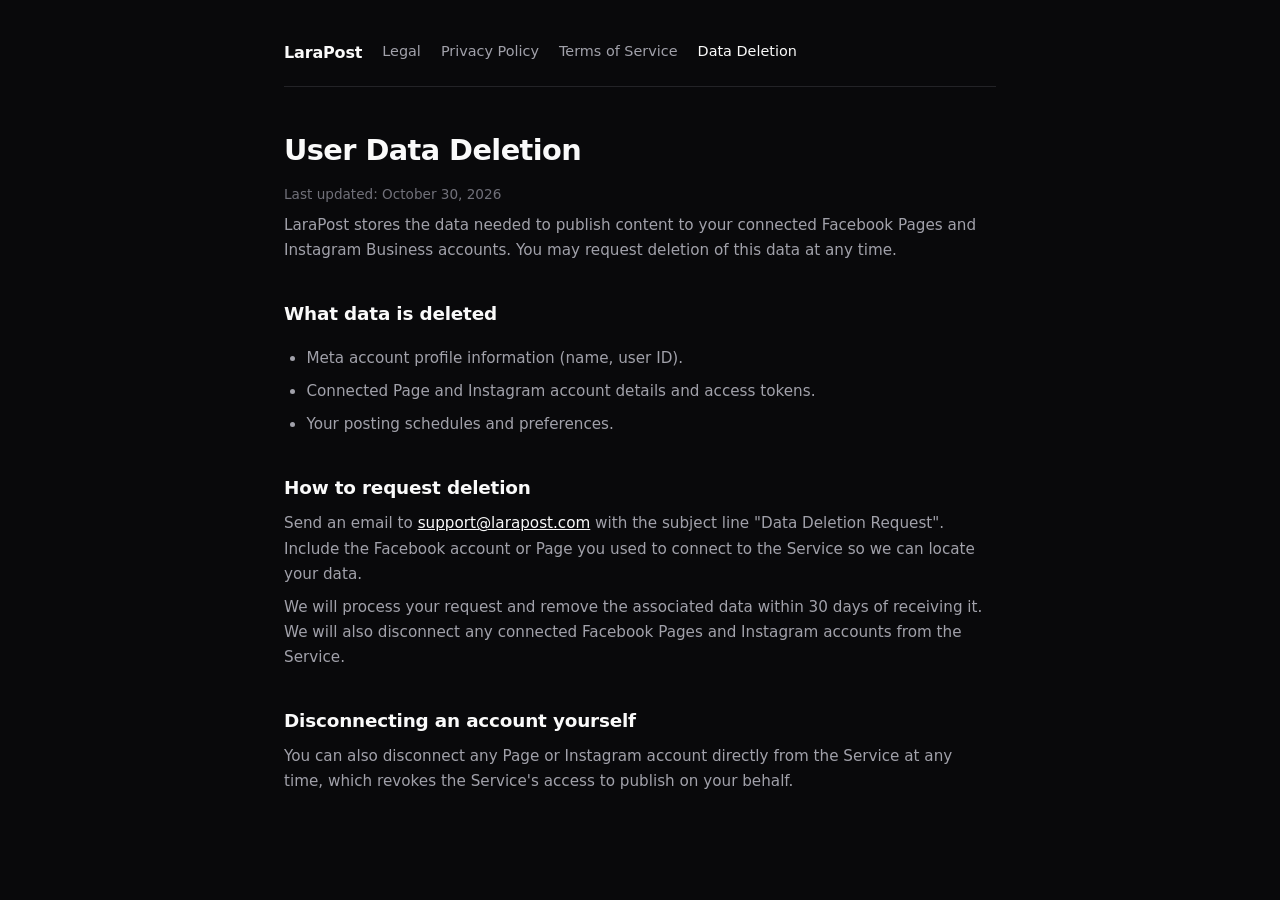
==== data-deletion.html @ 9336c52f "Add LaraPost privacy policy, terms, and data-deletion pages" ====
<!DOCTYPE html>
<html lang="en">
<head>
  <meta charset="UTF-8">
  <meta name="viewport" content="width=device-width, initial-scale=1.0">
  <title>User Data Deletion — LaraPost</title>
  <link rel="stylesheet" href="style.css">
</head>
<body>
  <div class="wrap">
    <nav class="nav">
      <span class="brand">LaraPost</span>
      <a href="index.html">Legal</a>
      <a href="privacy.html">Privacy Policy</a>
      <a href="terms.html">Terms of Service</a>
      <a href="data-deletion.html" class="active">Data Deletion</a>
    </nav>

    <h1>User Data Deletion</h1>
    <p class="meta">Last updated: October 30, 2026</p>

    <p>LaraPost stores the data needed to publish content to your connected Facebook Pages and Instagram Business accounts. You may request deletion of this data at any time.</p>

    <h2>What data is deleted</h2>
    <ul>
      <li>Meta account profile information (name, user ID).</li>
      <li>Connected Page and Instagram account details and access tokens.</li>
      <li>Your posting schedules and preferences.</li>
    </ul>

    <h2>How to request deletion</h2>
    <p>Send an email to <a href="mailto:support@larapost.com">support@larapost.com</a> with the subject line "Data Deletion Request". Include the Facebook account or Page you used to connect to the Service so we can locate your data.</p>

    <p>We will process your request and remove the associated data within 30 days of receiving it. We will also disconnect any connected Facebook Pages and Instagram accounts from the Service.</p>

    <h2>Disconnecting an account yourself</h2>
    <p>You can also disconnect any Page or Instagram account directly from the Service at any time, which revokes the Service's access to publish on your behalf.</p>
  </div>
</body>
</html>
---- style.css ----
:root {
  --bg: #09090b;
  --surface: #0e0e10;
  --line: #232327;
  --fg: #fafafa;
  --muted: #a1a1aa;
  --faint: #71717a;
}

* { box-sizing: border-box; }

html { scroll-behavior: smooth; }

body {
  margin: 0;
  background: var(--bg);
  color: var(--fg);
  font-family: ui-sans-serif, system-ui, -apple-system, "Segoe UI", Roboto, sans-serif;
  line-height: 1.65;
  -webkit-font-smoothing: antialiased;
}

.wrap {
  max-width: 760px;
  margin: 0 auto;
  padding: 2.5rem 1.5rem 6rem;
}

.nav {
  display: flex;
  gap: 1.25rem;
  flex-wrap: wrap;
  padding-bottom: 1.25rem;
  border-bottom: 1px solid var(--line);
  margin-bottom: 2.5rem;
}

.nav a {
  color: var(--muted);
  text-decoration: none;
  font-size: 0.9rem;
}

.nav a:hover { color: var(--fg); }

.nav a.active { color: var(--fg); }

.brand {
  font-weight: 600;
  color: var(--fg);
  letter-spacing: -0.01em;
}

h1 {
  font-size: 1.8rem;
  font-weight: 650;
  letter-spacing: -0.02em;
  margin: 0 0 0.5rem;
}

h2 {
  font-size: 1.15rem;
  font-weight: 600;
  margin: 2.25rem 0 0.5rem;
  letter-spacing: -0.01em;
}

p, li {
  color: var(--muted);
  font-size: 0.95rem;
  margin: 0.5rem 0;
}

ul { padding-left: 1.4rem; }

a { color: var(--fg); }

code {
  background: var(--surface);
  border: 1px solid var(--line);
  border-radius: 0.25rem;
  padding: 0.1rem 0.35rem;
  font-size: 0.85rem;
  color: var(--muted);
}

.meta {
  color: var(--faint);
  font-size: 0.85rem;
  margin-top: 0.25rem;
}

.card {
  background: var(--surface);
  border: 1px solid var(--line);
  border-radius: 0.5rem;
  padding: 1.25rem 1.5rem;
  margin: 1rem 0;
}

.card h2 { margin-top: 0; }
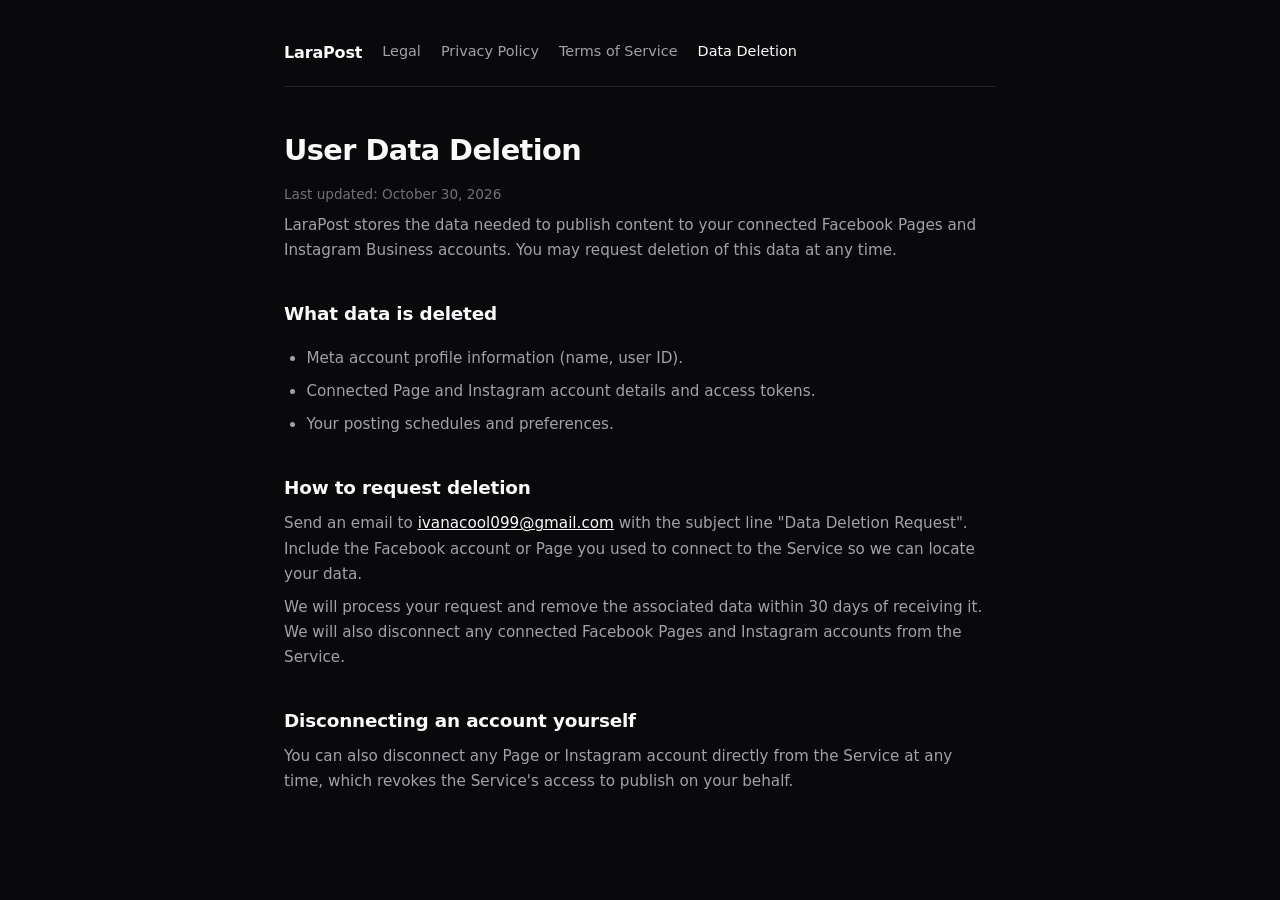
==== commit 83e04594: "Replace contact email with ivanacool099@gmail.com" ====
--- a/data-deletion.html
+++ b/data-deletion.html
@@ -29,7 +29,7 @@
     </ul>
 
     <h2>How to request deletion</h2>
-    <p>Send an email to <a href="mailto:support@larapost.com">support@larapost.com</a> with the subject line "Data Deletion Request". Include the Facebook account or Page you used to connect to the Service so we can locate your data.</p>
+    <p>Send an email to <a href="mailto:ivanacool099@gmail.com">ivanacool099@gmail.com</a> with the subject line "Data Deletion Request". Include the Facebook account or Page you used to connect to the Service so we can locate your data.</p>
 
     <p>We will process your request and remove the associated data within 30 days of receiving it. We will also disconnect any connected Facebook Pages and Instagram accounts from the Service.</p>
 
